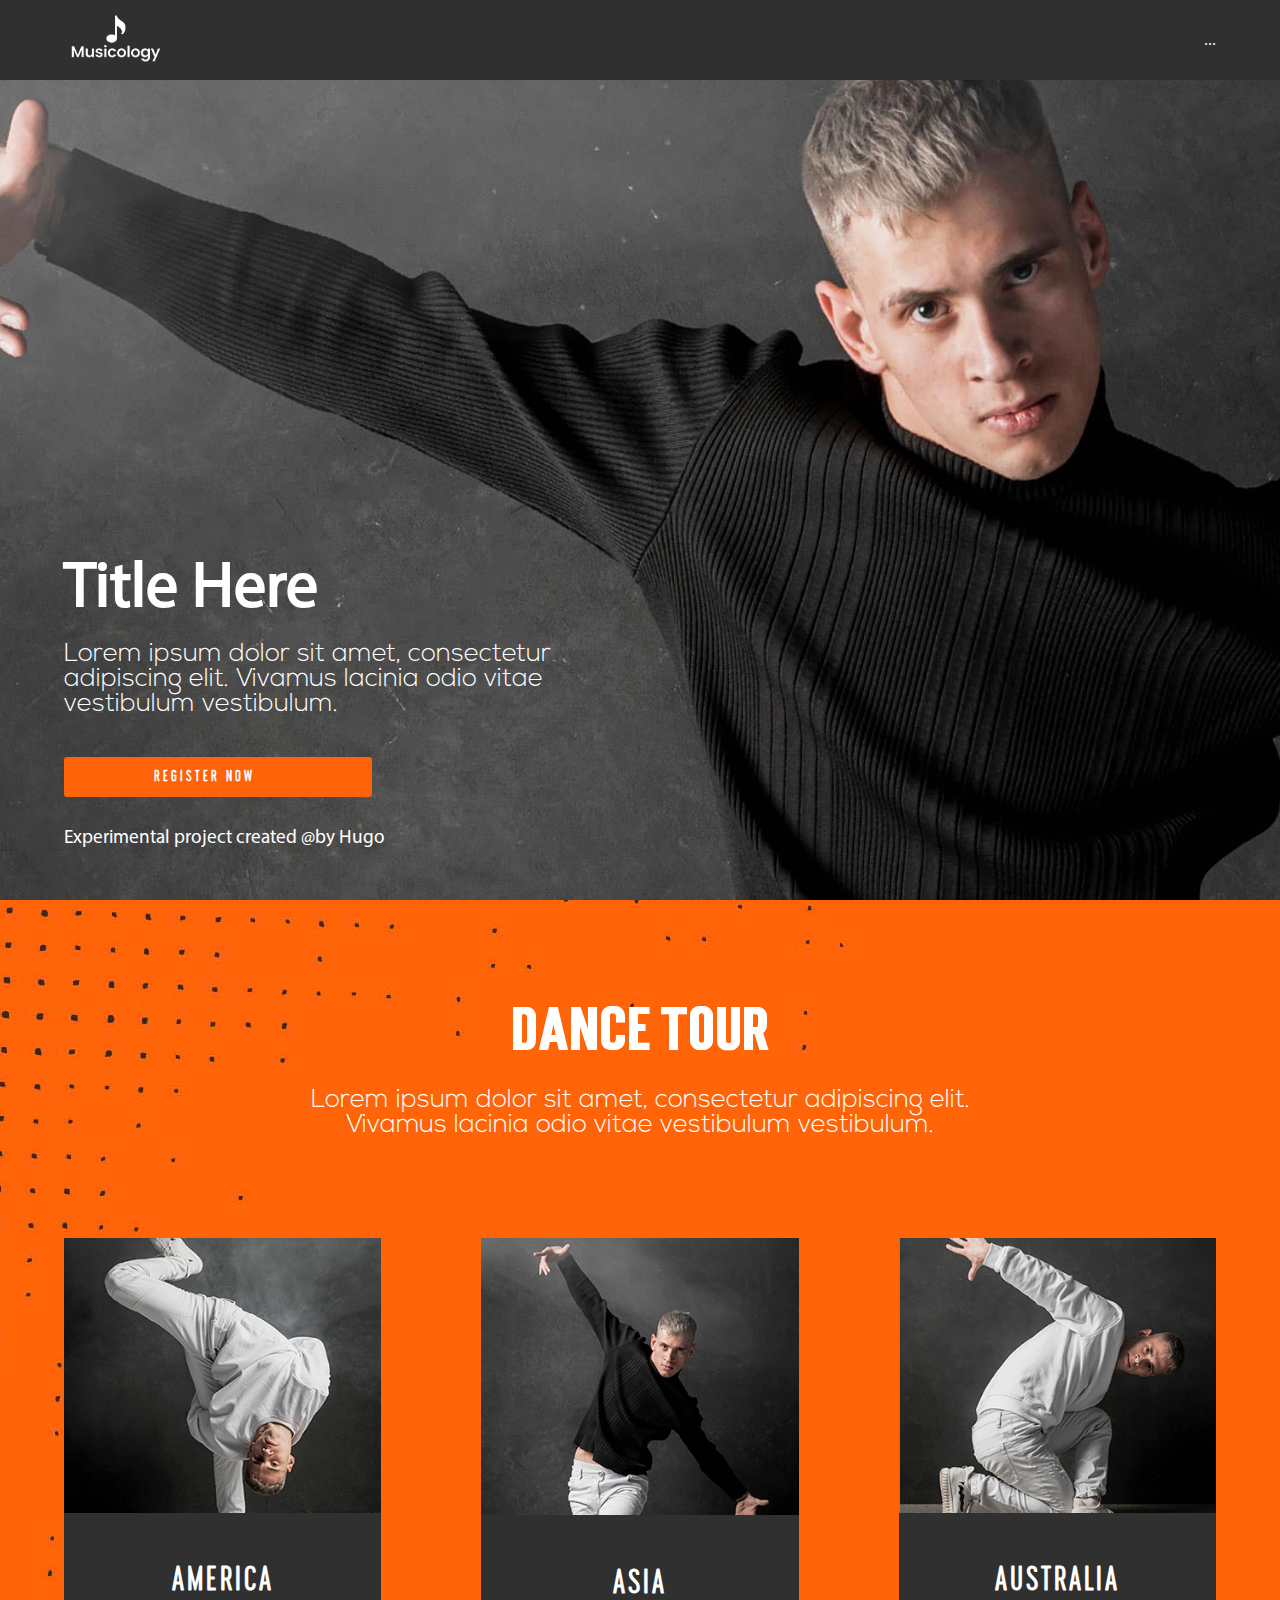
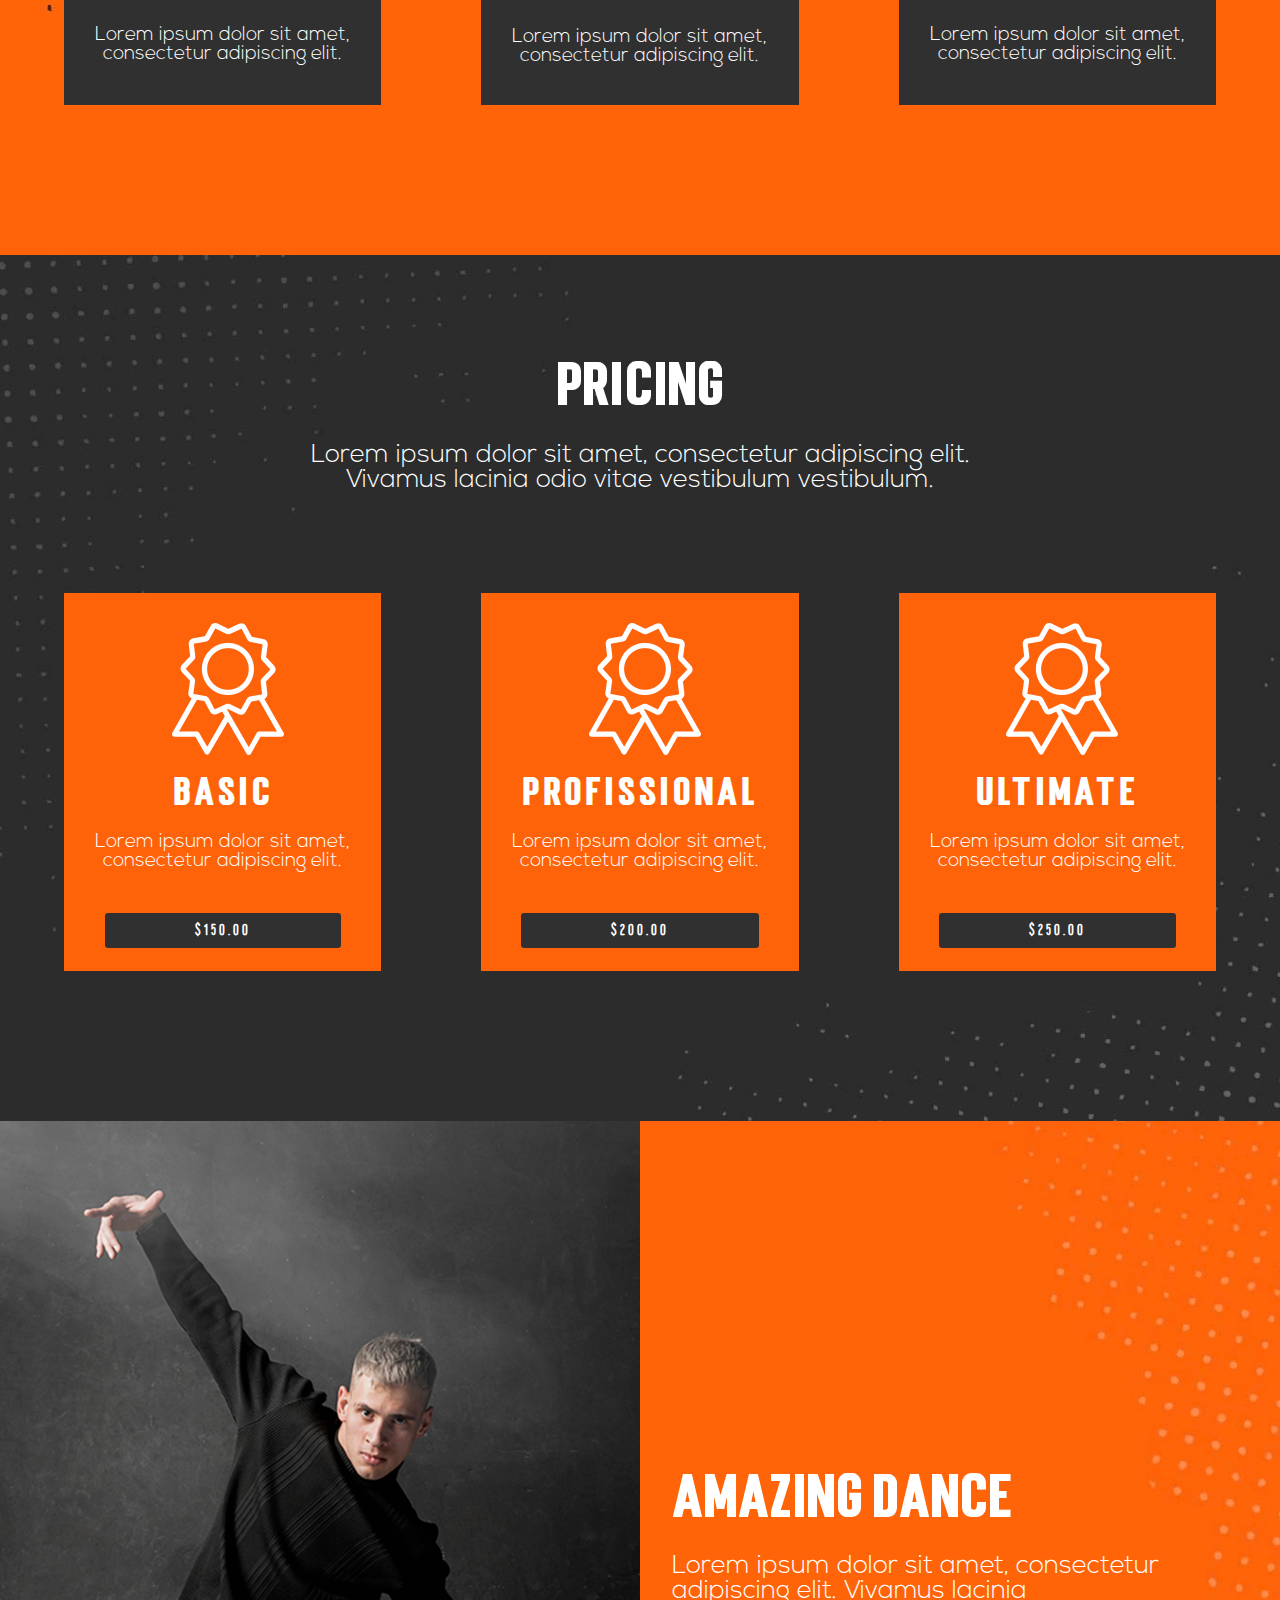
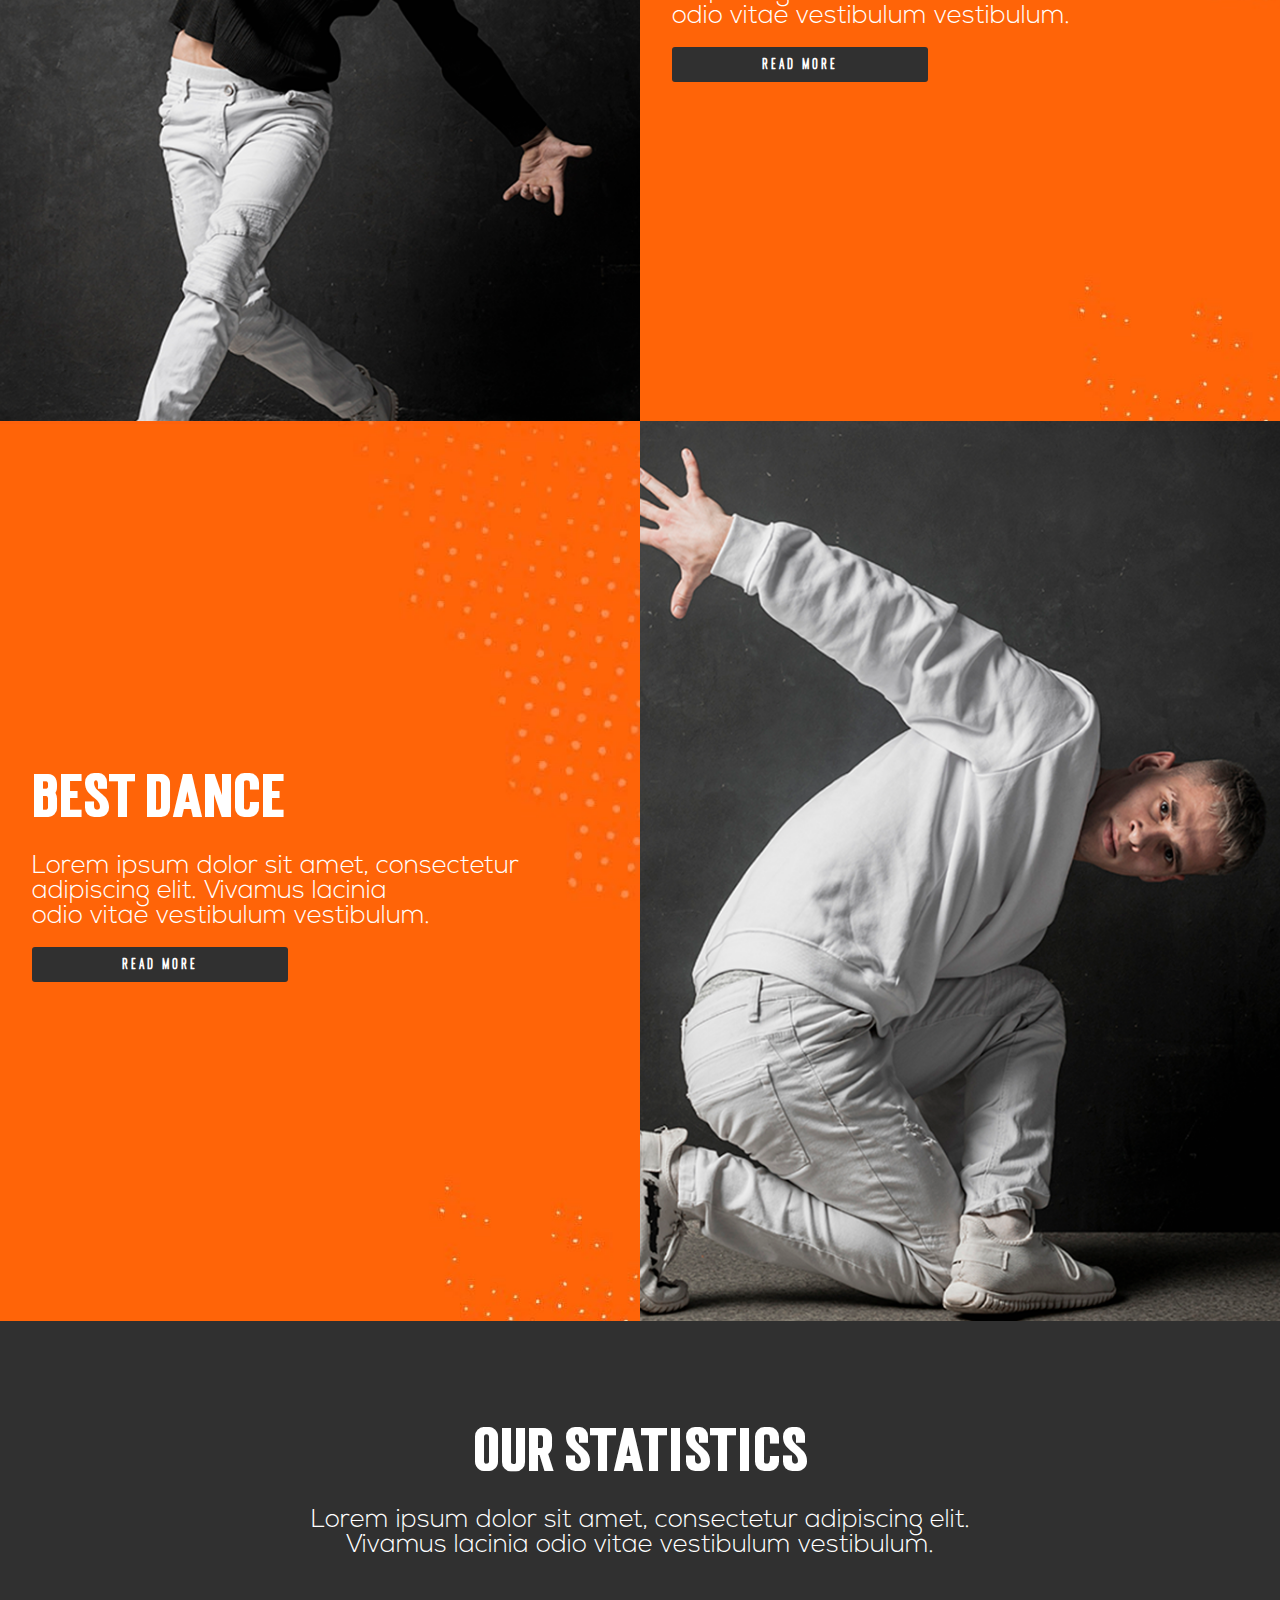
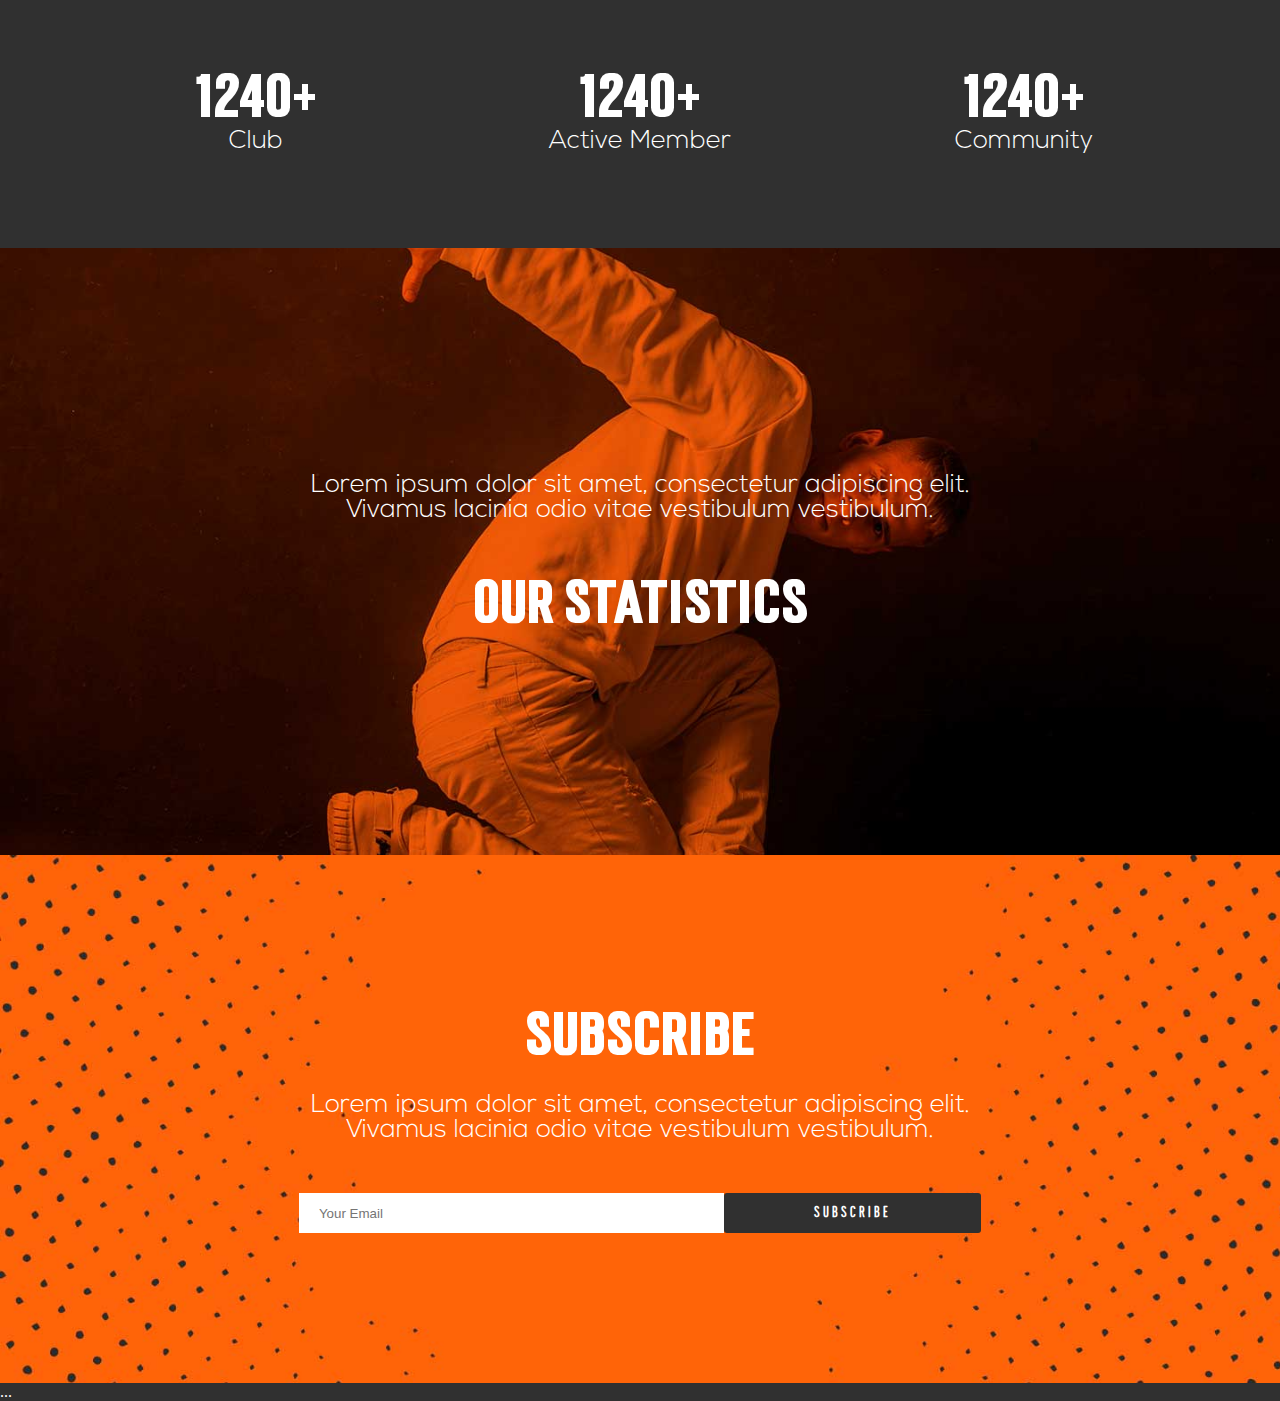
==== index.html @ 81dc2477 "Enviando projeto para github" ====
<!DOCTYPE html>
<html lang="en">
<head>
    <meta charset="UTF-8">
    <meta http-equiv="X-UA-Compatible" content="IE=edge">
    <meta name="viewport" content="width=device-width, initial-scale=1.0">
    <link rel="stylesheet" href="css/style.css">
    <title>Music</title>
</head>
<body>
    <header>
        <div class="main_container">
            <div class="container_header">
                <div class="logo">
                    <img src="img/logo.png"/>
                </div>
                ...
            </div>
        </div>
    </header>
    <section id="banner_header">
        <div class="main_container">
            <div class="block_text_header">
                <h1>Title Here</h1>
                <p>Lorem ipsum dolor sit amet, consectetur<br/>
                adipiscing elit. Vivamus lacinia odio vitae<br/>
                vestibulum vestibulum. </p>
                <a href="" id="button_default">Register Now</a>
                <div class="author">Experimental project created <strong>@by Hugo</strong></div>
            </div>
        </div>
    </section>

    <section id="dance_tour">
        <div class="main_container">
            <div class="text_tour_dance">
                <h1>Dance Tour</h1>
                <p>Lorem ipsum dolor sit amet, consectetur adipiscing elit.</br>
                     Vivamus lacinia odio vitae vestibulum vestibulum. </p>
            </div>

            <div class="area_dance">
                <div class="widget_dance">
                    <figure>
                        <img src="img/img_america.png"/>
                        <figcaption>
                            <h1>America</h1>
                            <p>Lorem ipsum dolor sit amet,</br> consectetur adipiscing elit.</p>
                        </figcaption>
                    </figure>
                </div>

                <div class="widget_dance">
                    <figure>
                        <img src="img/img_asia.jpg"/>
                        <figcaption>
                            <h1>Asia</h1>
                            <p>Lorem ipsum dolor sit amet,</br> consectetur adipiscing elit.</p>
                        </figcaption>
                    </figure>
                </div>

                <div class="widget_dance">
                    <figure>
                        <img src="img/img_australia.png"/>
                        <figcaption>
                            <h1>Australia</h1>
                            <p>Lorem ipsum dolor sit amet,</br> consectetur adipiscing elit.</p>
                        </figcaption>
                    </figure>
                </div>
                
            </div>


        </div>
    </section>
    <section id="prices">
        <div class="main_container">
            <div class="text_tour_dance">
                <h1>Pricing</h1>
                <p>Lorem ipsum dolor sit amet, consectetur adipiscing elit.</br>
                     Vivamus lacinia odio vitae vestibulum vestibulum.
                </p>

                <div class="area_prices">
                    <div class="widget_price">
                        <img src="img/etiqueta.png"/>
                        <div class="block_text">
                            <h1>Basic</h1>
                            <p>Lorem ipsum dolor sit amet,</br> consectetur adipiscing elit.</p>
                        </div>

                        <a href="" id="button_default">$150.00</a>
                    </div>

                    <div class="widget_price">
                        <img src="img/etiqueta.png"/>
                        <div class="block_text">
                            <h1>profissional</h1>
                            <p>Lorem ipsum dolor sit amet,</br> consectetur adipiscing elit.</p>
                            <a href="" id="button_default">$200.00</a>
                        </div>
                    </div>

                    <div class="widget_price">
                        <img src="img/etiqueta.png"/>
                        <div class="block_text">
                            <h1>Ultimate</h1>
                            <p>Lorem ipsum dolor sit amet,</br> consectetur adipiscing elit.</p>
                            <a href="" id="button_default">$250.00</a>
                        </div>
                    </div>
                </div>
            </div>
        </div>
    </section>

    <section id="dance_area_block">
            <div class="img_cover_01"></div>
            <div class="description_dance">
                <div class="main_container">
                    <div class="block_text">
                        <h1>AMAZING DANCE</h1>
                        <p>Lorem ipsum dolor sit amet, consectetur</br> adipiscing elit. Vivamus lacinia</br> odio vitae vestibulum vestibulum. </p>
                        <a href="" id="button_default">READ MORE</a>
                    </div>
                </div>
            </div>
    </section>

    <section id="dance_area_block">
        <div class="description_dance">
            <div class="main_container">
                <div class="block_text">
                    <h1>Best dance</h1>
                    <p>Lorem ipsum dolor sit amet, consectetur</br> adipiscing elit. Vivamus lacinia</br> odio vitae vestibulum vestibulum. </p>
                    <a href="" id="button_default">READ MORE</a>
                </div>
            </div>
        </div>
        <div class="img_cover_02"></div>
    </section>


    <section id="statistics">
        <div class="main_container">
            <div class="text_tour_dance">
                <h1>Our Statistics</h1>
                <p>Lorem ipsum dolor sit amet, consectetur adipiscing elit.</br>
                     Vivamus lacinia odio vitae vestibulum vestibulum.
                </p>
            </div>
            <div class="count_Statistics">
                <div class="widget_statistics">
                    <h1>1240</h1>
                    <span class="title_widget_statistics">Club</span>
                </div>

                <div class="widget_statistics">
                    <h1>1240</h1>
                    <span class="title_widget_statistics">Active Member</span>
                </div>

                <div class="widget_statistics">
                    <h1>1240</h1>
                    <span class="title_widget_statistics">Community</span>
                </div>
            </div>
        </div>
    </section>

    <section id="Herbet">
        <div class="main_container">
            <div class="text_tour_dance">
                <p>Lorem ipsum dolor sit amet, consectetur adipiscing elit.</br>
                     Vivamus lacinia odio vitae vestibulum vestibulum.
                </p>
                <h1>Our Statistics</h1>
            </div>
        </div>
    </section>

    <section id="subScribe">
        <div class="main_container">
            <div class="text_tour_dance">
                <h1>SUBSCRIBE</h1>
                <p>Lorem ipsum dolor sit amet, consectetur adipiscing elit.</br>
                    Vivamus lacinia odio vitae vestibulum vestibulum.
                </p>
            </div>
            <form>
                <input type="email" placeholder="Your Email">
                <a href="" id="button_default">Subscribe</a>
            </form>
        </div>
    </section>
    <footer>
        ...
    </footer>
</body>
</html>
---- css/style.css ----
body{
    margin:0;
    padding: 0;
}

/*fontes*/
@font-face {
    font-family: 'myriadPro';
    src: url('../font/myriad-pro/myriad-pro-8.otf');
}

@font-face {
    font-family:'Cervino';
    src: url('../font/cervino/Cervino-RegularCondensed.ttf');
}


@font-face {
    font-family: 'nexalight';
    src: url('../font/nex/nexa-light.otf');
}

@font-face {
    font-family: 'mostin';
    src: url('../font/mostin/Mostin-Black.ttf');
}




a{
    text-decoration: none;
    color: #fff;
}

ul{
    list-style: none;
    margin: 0;
    padding: 0;
}

.main_container{
    margin: auto;
    width: 90%;
    height: 100%;
}


/*header*/

header{
   max-width: 100vw;
   height: 80px;
   position: fixed;
   z-index: 1;
   left: 0;
   right: 0;
   top: 0;
   bottom: 0;
   background-color: #303030;
   color: #fff;
}

.container_header{
    display: flex;
    align-items: center;
    justify-content: space-between;
    margin: auto;
    height: 80px;
}

.logo img{
    width: 70%;
}

#banner_header{
    height: 100vh;
    background-image: url('../img/banner_header-min.jpg');
    background-size:cover;
    background-position: center;
    background-repeat: no-repeat;
}

.block_text_header{
    display: flex;
    flex-direction: column;
    justify-content: flex-end;
    max-width: 600px;
    height: 100vh;
    position: relative;
    color: #fff;

    
}

.block_text_header h1{
    font-size: max(40pt, 5vw);
    margin-bottom: -13px;
    font-family: myriadPro;
}
.block_text_header p{
    font-size: max(12px, 2vw);
    margin-bottom: 40px;
    font-family: nexalight;
    font-weight: lighter;
    
}
#button_default{
    max-width: 8rem;
    background-color: #FF6309;
    padding: 10px  90px 10px;
    font-size: max(15px, 1.2vw);
    letter-spacing: 3px;
    font-weight: bold;
    text-transform: uppercase;
    font-family:Cervino;
    border-radius: 3px;

}

.author{
    margin-top: 30px;
    padding-bottom: 50px;
    font-size: max(12px, 1.5vw);
    font-family: myriadPro;
    font-weight: lighter;
}


/*Seção 1 dance tour*/

#dance_tour{
    width: 100%;
    background-color:#FF6309;
    background-image: url('../img/bg_dance_tour.jpg');
    background-repeat: no-repeat;
    background-position: -88px -56px;
}
.text_tour_dance h1{
    margin: 0;
    text-transform: uppercase;
    font-size: max(25pt, 4vw);
    font-family: mostin;
    font-weight: bold;
    color: #fff;
    margin-bottom: 20px;
   
    
}

.text_tour_dance p{
    font-size: max(12px, 2vw);
    color: #fff;
    font-family: nexalight;
    margin-bottom: 50px;
}
.text_tour_dance{
    text-align: center;
    padding-top: 100px;
    padding-bottom: 50px;
}

.area_dance{
    display: grid;
    grid-template-columns: repeat(3,1fr);
    gap: 100px;
    padding-bottom: 100px;
}

.widget_dance{
    margin-bottom: 50px;
    background-color: #303030;
}
/*blocos de imagem em 3 colunas dance tour*/

figure{
    margin: 0;
    color: #fff;
    text-align: center;
}

figure img{
    width: 100%;
}

figcaption{
    padding: 20px;
}

figcaption h1{
    font-family:Cervino;
    text-transform: uppercase;
    letter-spacing: 3px;
    font-size: max(25pt, 2vw);
}

figcaption p{
    font-size: max(12px, 1.5vw);
    font-family: nexalight;
}


/*Section preços*/

#prices{
    background-color: #303030;
    background-image: url('../img/bg_piccing.jpg');
    background-repeat: no-repeat;
   background-size: cover;
    
}


.area_prices{
    display: grid;
    grid-template-columns: repeat(3,1fr);
    color: #fff;
    gap: 100px;
    margin-bottom: 100px;
    margin-top: 100px;
}

.widget_price{
    padding: 30px;
    background-color: #FF6309;
}

.widget_price #button_default{
    background-color: #303030;
}


.area_prices .block_text h1{
    font-family: mostin;
    text-transform: uppercase;
    letter-spacing: 4px;
    font-size: max(25pt, 2vw);
}

.area_prices .block_text p{
    font-size: max(12px, 1.5vw);
    font-family: nexalight;
}


/*BLOCK DANCE 01*/
#dance_area_block{
    display: grid;
    grid-template-columns: repeat(2,1fr);
    background-color: #FF6309;
    height: 900px;
    color: #fff;
}



.img_cover_01{
    background-image: url('../img/img_amazing_dance.png');
    background-size: cover;
    background-position: center;
    background-color: brown;
}

.img_cover_02{
    background-image: url('../img/img_best_dance.png');
    background-size: cover;
    background-position: center;
    background-color: brown;
}

.description_dance{
    background-image: url('../img/bg_amazing.jpg');
    background-size: cover;
    background-color: #FF6309;
    background-repeat: no-repeat;
    background-position: center;
    
}

.description_dance .main_container{
    display: flex;
    align-items: center;
}

.description_dance h1{
    margin: 0;
    font-family: mostin;
    font-size: max(25pt, 4vw);
}

.description_dance #button_default{
    background-color: #303030;
}

.description_dance p{
    font-family: nexalight;
    font-size: max(12pt, 2vw);
}


/* section Stastick*/


#statistics{
    background-color: #303030;
    color: #fff;
}


.count_Statistics{
    display: grid;
    grid-template-columns: repeat(3,1fr);
    text-align: center;
}

.count_Statistics h1{
    font-size: max(18pt, 4vw);
    font-family: mostin;
}

.title_widget_statistics{
    font-family: nexalight;
    font-size: max(12px, 2vw);
}
.widget_statistics{
    line-height: 10px;
    padding-bottom: 100px;
}

.widget_statistics h1::after{
    content: '+';
}



/*Section Herbet*/

#Herbet{
    background-image: url('../img/background-Herbert.jpg');
    background-size: cover;
    background-position: center;
}


#Herbet .main_container{
    display: flex;
    justify-content: center;
    align-items: center;
}

#Herbet .text_tour_dance {
    padding-top: 200px;
    padding-bottom: 200px;
}


/*SECTION SUBSCRIBE*/
#subScribe .text_tour_dance{
    padding-top: 150px;
    padding-bottom: 0;
}

#subScribe{
    background-color: #FF6309;
    background-image: url('../img/bg_subscribe.jpg');
    background-repeat: no-repeat;
    background-size: cover;
}

#subScribe form{
    display: flex;
    justify-content: center;
    padding-bottom: 150px;
}



#subScribe #button_default{
        background-color: #303030;
}


#subScribe form input{
    width: 35%;
    border: none;
    outline: none;
    padding-left: 20px;
}

/*footer*/

footer{
    background-color:#303030;
    color: #fff;
}

/*Responsividade*/

@media (max-width: 1024px){

    .area_dance{
        grid-template-columns: repeat(2,1fr);
    }

    .area_prices{
        grid-template-columns: repeat(2,1fr);
    }

    

    
}


@media (max-width: 768px){

    .area_prices{
        grid-template-columns: repeat(1,1fr);
    }

    .widget_price{
        width: 50%;
        margin: auto;
    }
    
}


@media (max-width: 450px){
    /*header*/

    #banner_header{
        background-position-x: -668px;
    }

    #button_default{
        padding: 10px 50px 10px;
    }

    .area_dance{
        grid-template-columns: repeat(1,1fr);
    }

    #dance_area_block{
        grid-template-columns: repeat(1,1fr);
        
    }


    .description_dance .main_container {
        display: flex;
        align-items: center;
        justify-content: center;
        text-align: center;
    }

    .block_text{
        margin-top: auto;
        margin-bottom: 30px;
    }

    .text_tour_dance{
        padding-bottom: 30px;
    }

    #dance_tour{
        background-position: -394px -39px;
    }

    .text_tour_dance p{
        margin-bottom: 10px;
    }

    .description_dance .block_text{
        margin-top: 50px;
    }

    #prices{
        background-position: -712px -56px;
    }

    .area_prices .block_text h1{
        font-size: max(14pt, 2vw);
    }

    .description_dance p{
        margin-bottom: 40px;
    }

    .img_cover_02{
        grid-row-start: 1;
    }

    #subScribe{
        background-position: -214px 15px;
    }

    #subScribe form{
        display: flex;
        align-items: center;
        flex-direction: column;
        width: 100%;
        margin: auto;
    }

    #subScribe form input{
        width: auto;
        margin-bottom: 10px;
        padding: 10px;
        margin-top: 10px;
    }
}

@media (max-width: 320px){
    .text_tour_dance p, .area_prices .block_text p, .description_dance p{
        font-size: max(8pt, 2vw);
    }


    #dance_tour .text_tour_dance{
        padding-bottom: 50px;
    }

   
}
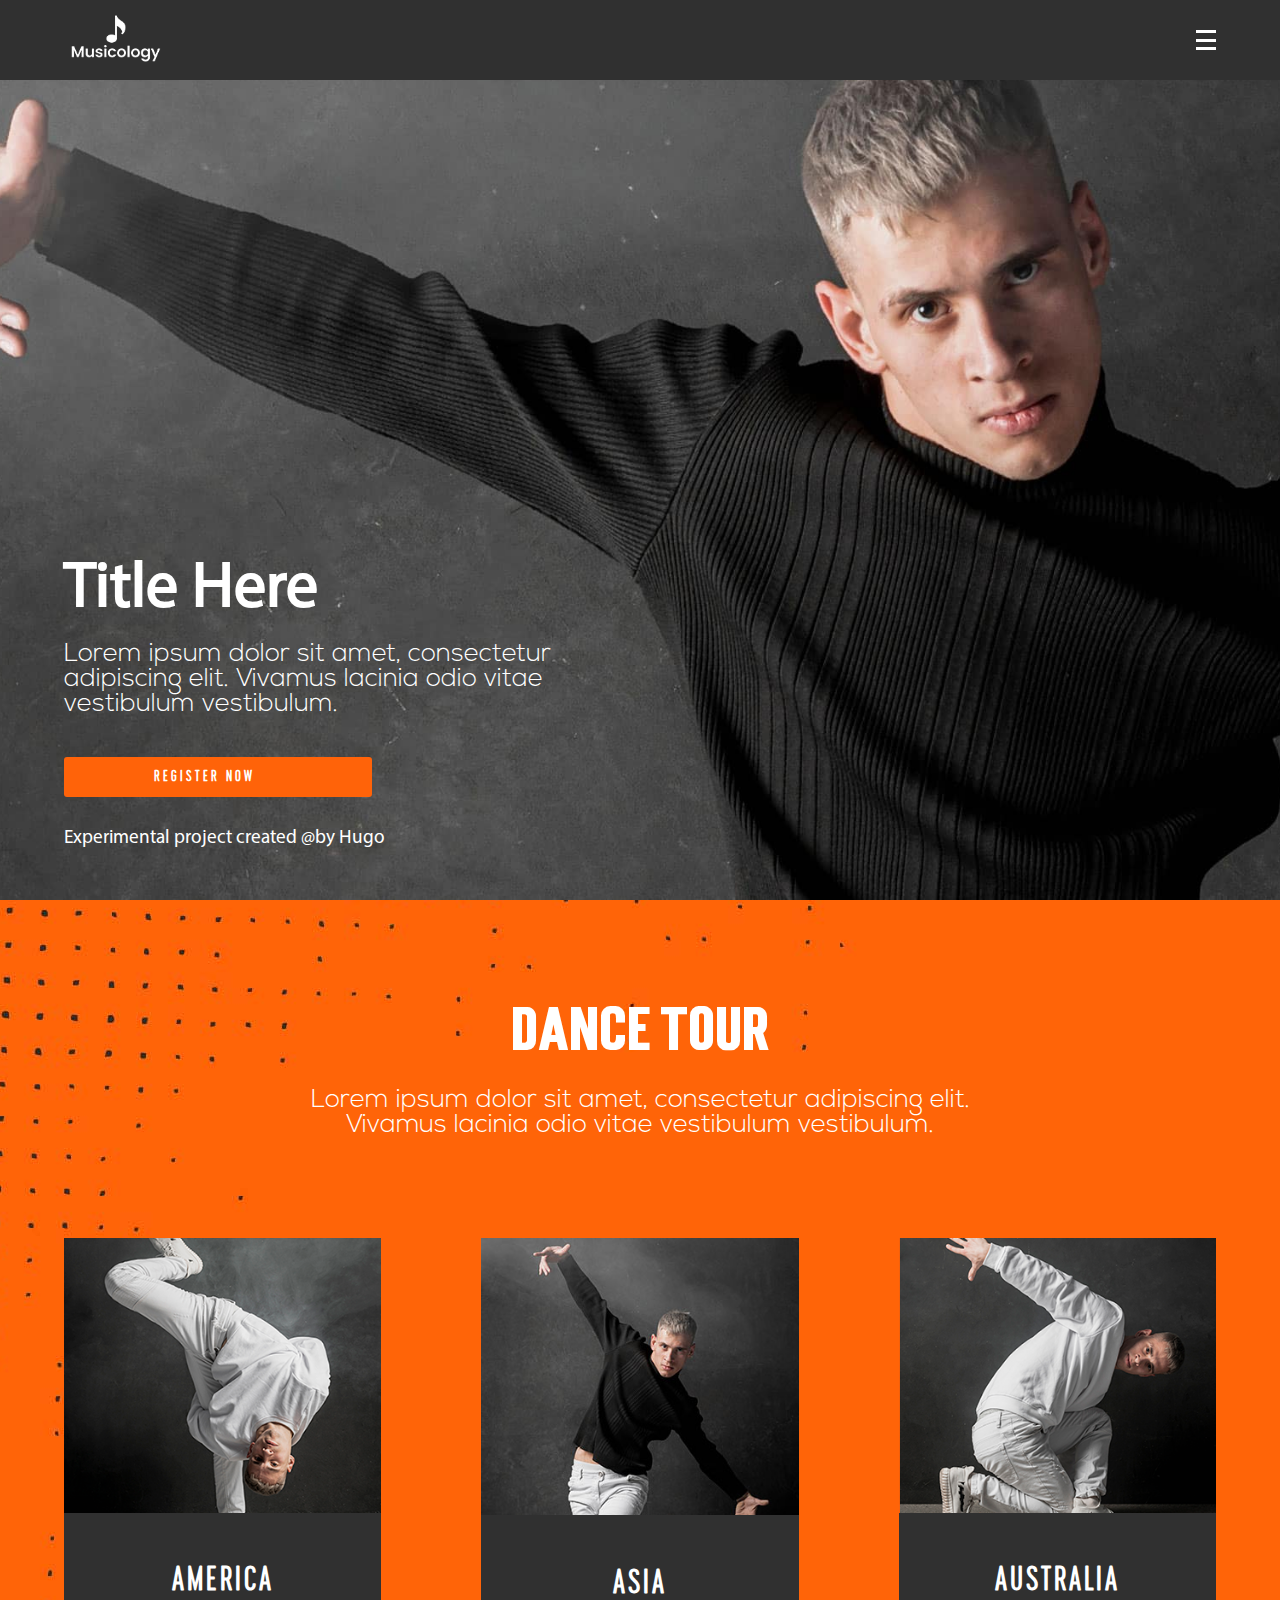
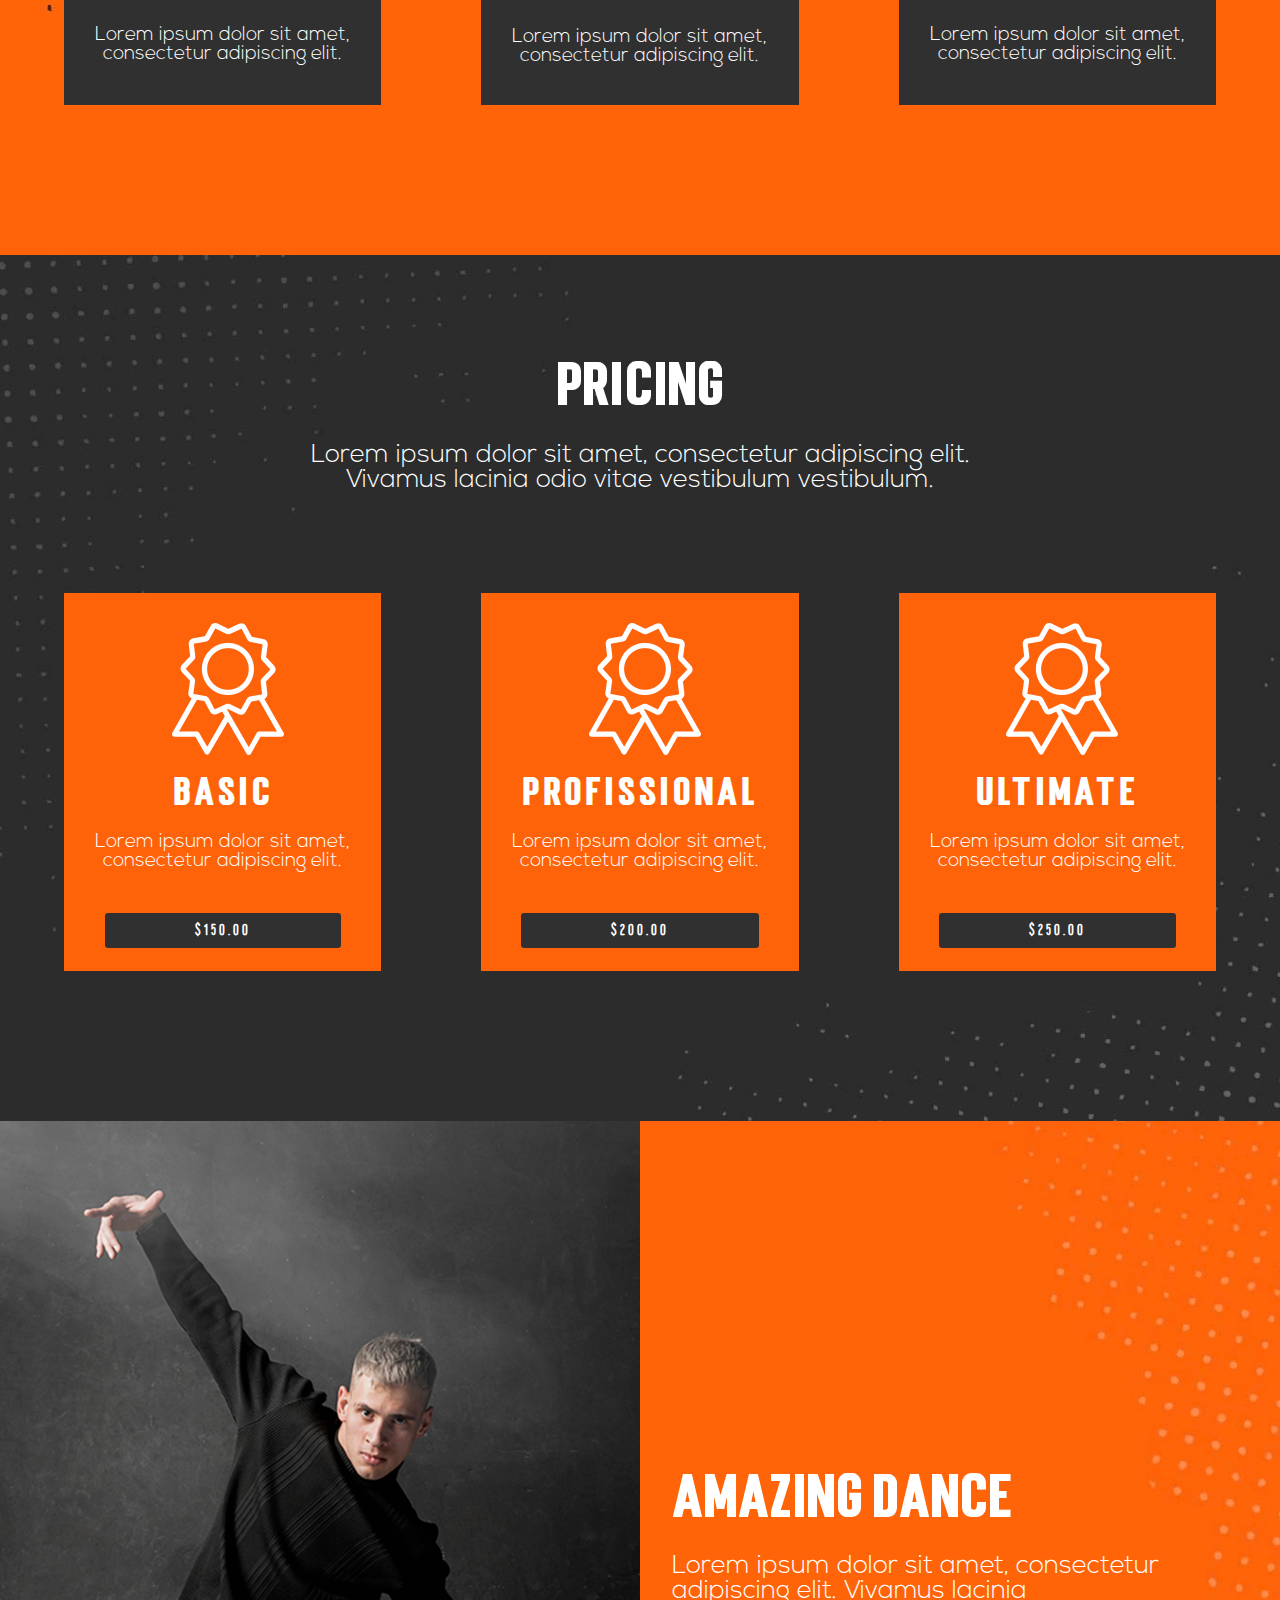
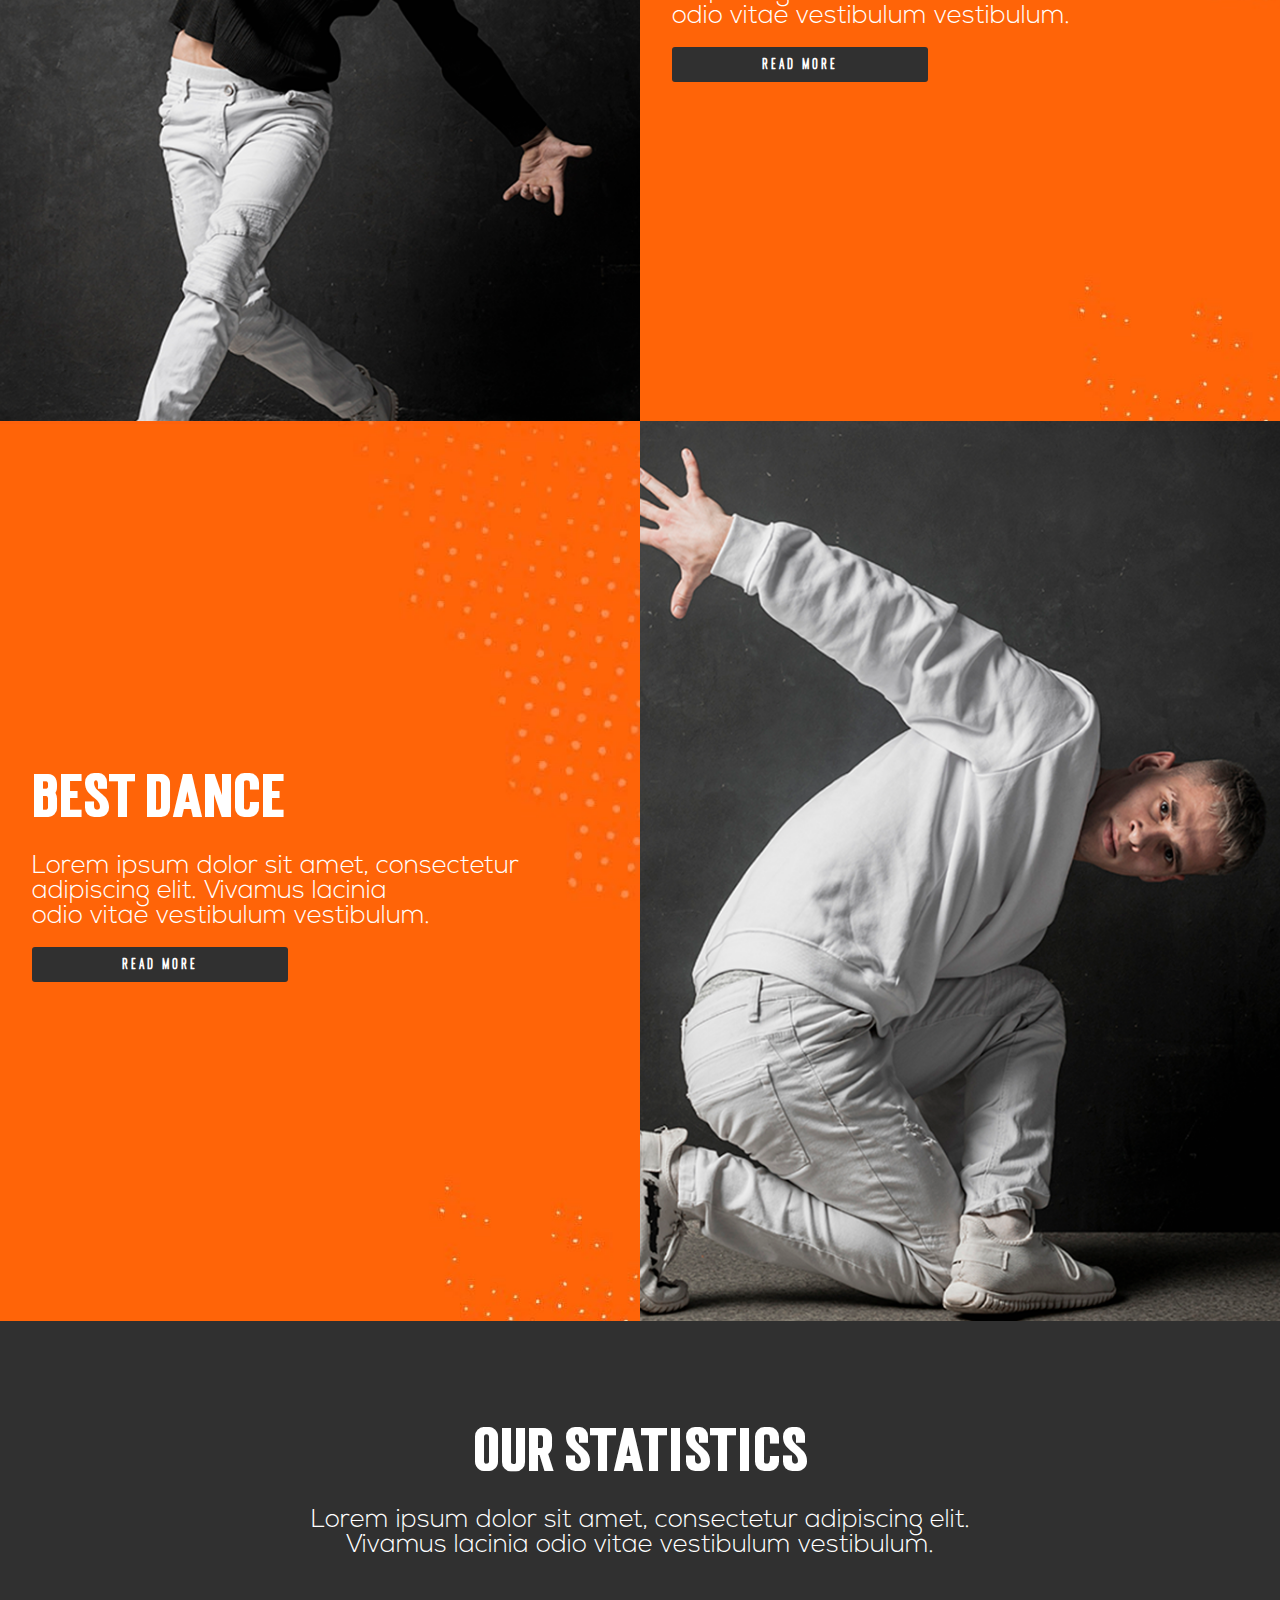
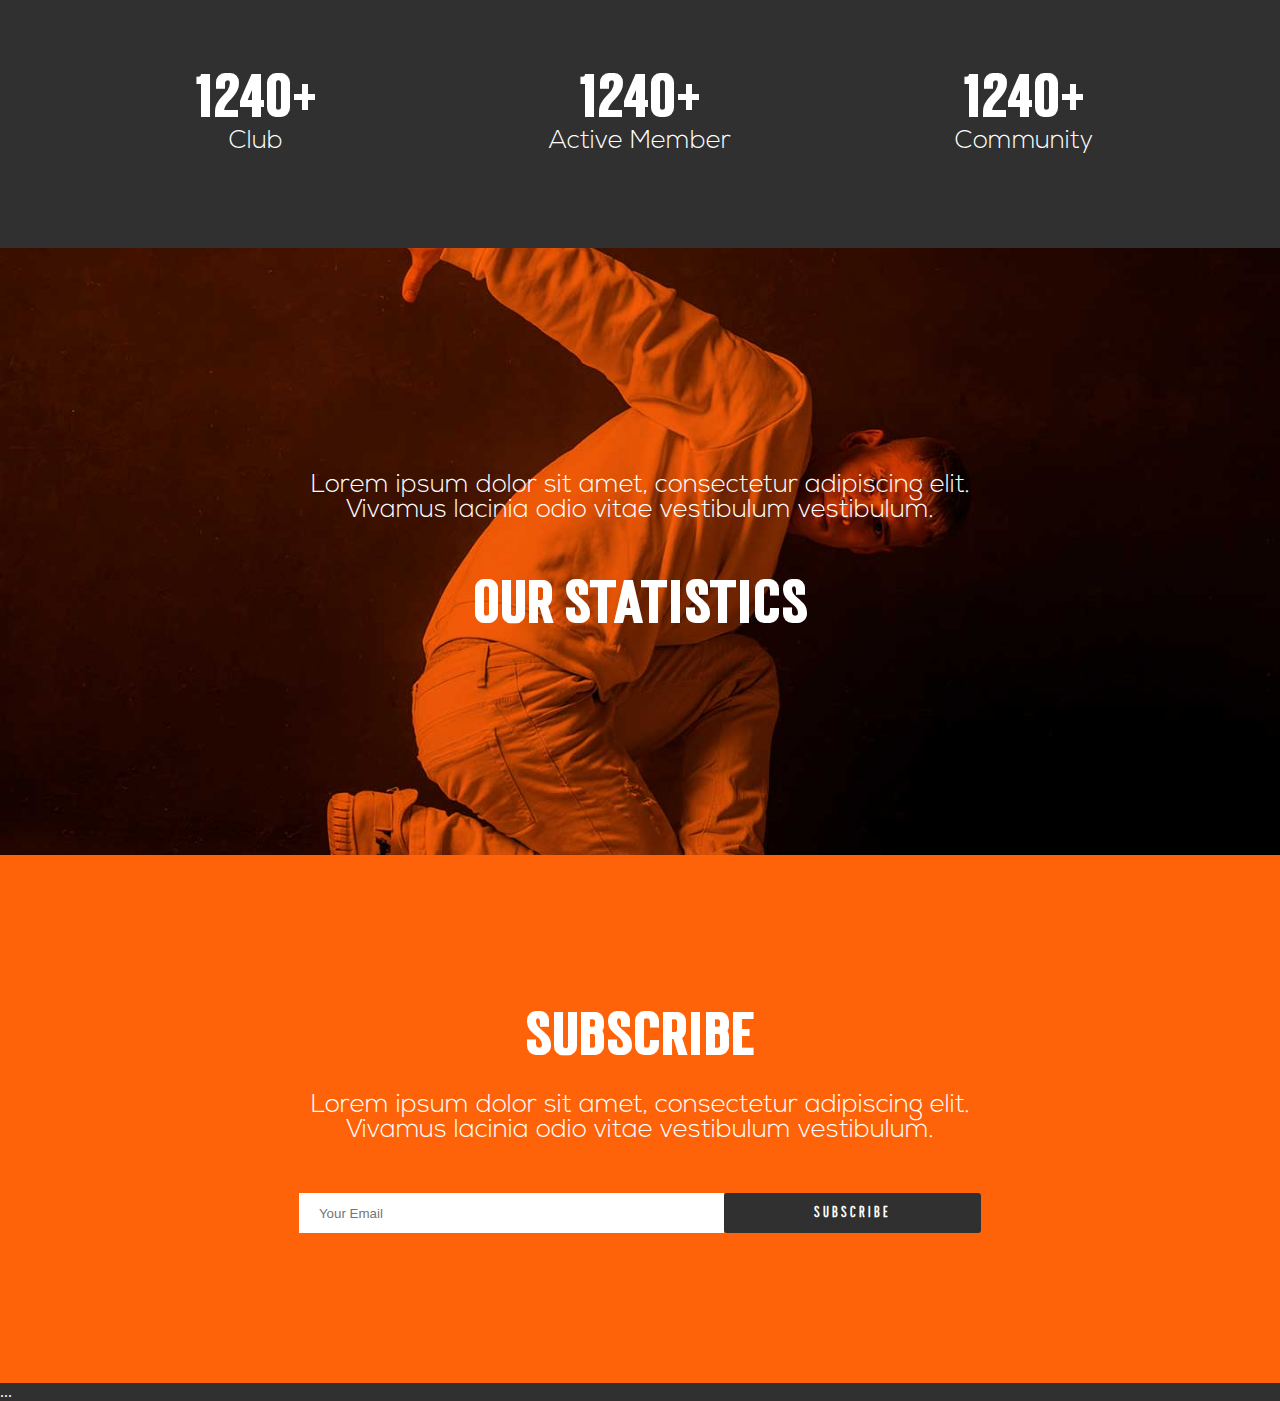
==== commit a52027a7: "Criando icone animado de menu" ====
--- a/index.html
+++ b/index.html
@@ -14,7 +14,21 @@
                 <div class="logo">
                     <img src="img/logo.png"/>
                 </div>
-                ...
+                <div id="icone_mobile">
+                    <div class="line1"></div>
+                    <div class="line2"></div>
+                    <div class="line3"></div>
+                </div>
+
+
+                <nav id="menu">
+                    <div id="background_transparent_modal"></div>
+                    <ul>
+                        <li class="active">Home</li>
+                        <li>About</li>
+                        <li>Contact</li>
+                    </ul>
+                </nav>
             </div>
         </div>
     </header>
@@ -198,5 +212,6 @@
     <footer>
         ...
     </footer>
+ <script src="../asset/js/script.js"></script>
 </body>
 </html>--- a/css/style.css
+++ b/css/style.css
@@ -46,6 +46,77 @@
 }
 
 
+#icone_mobile{
+    display: flex;
+    flex-direction: column;
+    justify-content: space-between;
+    width: 20px;
+    height: 20px;
+    cursor: pointer;
+    
+}
+
+.line1, .line2, .line3{
+    transition: 0.5s ease;
+    background-color: #fff;
+    width: 100%;
+    height: 3px;
+}
+
+#menu{
+    position: absolute;
+    top: 100%;
+    right: 0;
+    background: #303030;
+    padding: 30px;
+    height: 100vh;
+    width: 20%;
+    font-family: myriadPro;
+    font-size: max(12pt, 1vw);
+    text-transform: uppercase;
+    margin-right: -400px;
+    transition: 0.5s ease;
+}
+
+.menuOpen{
+    margin-left: 0;
+}
+
+
+
+.active{
+    color: #FF6309;
+}
+
+#menu ul{
+    height: 100%;
+    line-height: 70px;
+}
+
+#menu ul li{
+    cursor: pointer;
+    border-bottom: 1px solid #4d4c4b;
+}
+.closeMenu .line2{
+    transform: rotate(45deg);
+    position: relative;
+}
+
+#menu ul li:hover{
+    color: #FF6309;
+}
+
+.closeMenu .line3{
+    transform: rotate(-45deg);
+    position: relative;
+    top: -42%;
+}
+
+.closeMenu .line1{
+    margin-left: 100px;
+}
+
+/*Podemos criar classe com outra classe dentro dela*/
 /*header*/
 
 header{
@@ -362,9 +433,7 @@
 
 #subScribe{
     background-color: #FF6309;
-    background-image: url('../img/bg_subscribe.jpg');
-    background-repeat: no-repeat;
-    background-size: cover;
+   
 }
 
 #subScribe form{
@@ -397,6 +466,9 @@
 /*Responsividade*/
 
 @media (max-width: 1024px){
+    #banner_header{
+        background-image: url('../img/banner_header-min_mobile.jpg');
+    }
 
     .area_dance{
         grid-template-columns: repeat(2,1fr);
@@ -413,6 +485,10 @@
 
 
 @media (max-width: 768px){
+
+    .block_text_header{
+        margin-top: 31px;
+    }
 
     .area_prices{
         grid-template-columns: repeat(1,1fr);
@@ -429,8 +505,8 @@
 @media (max-width: 450px){
     /*header*/
 
-    #banner_header{
-        background-position-x: -668px;
+    .block_text_header{
+        margin-top: auto;
     }
 
     #button_default{
@@ -464,7 +540,7 @@
     }
 
     #dance_tour{
-        background-position: -394px -39px;
+        background-image: none;
     }
 
     .text_tour_dance p{
@@ -476,7 +552,7 @@
     }
 
     #prices{
-        background-position: -712px -56px;
+       background-image: none;
     }
 
     .area_prices .block_text h1{
